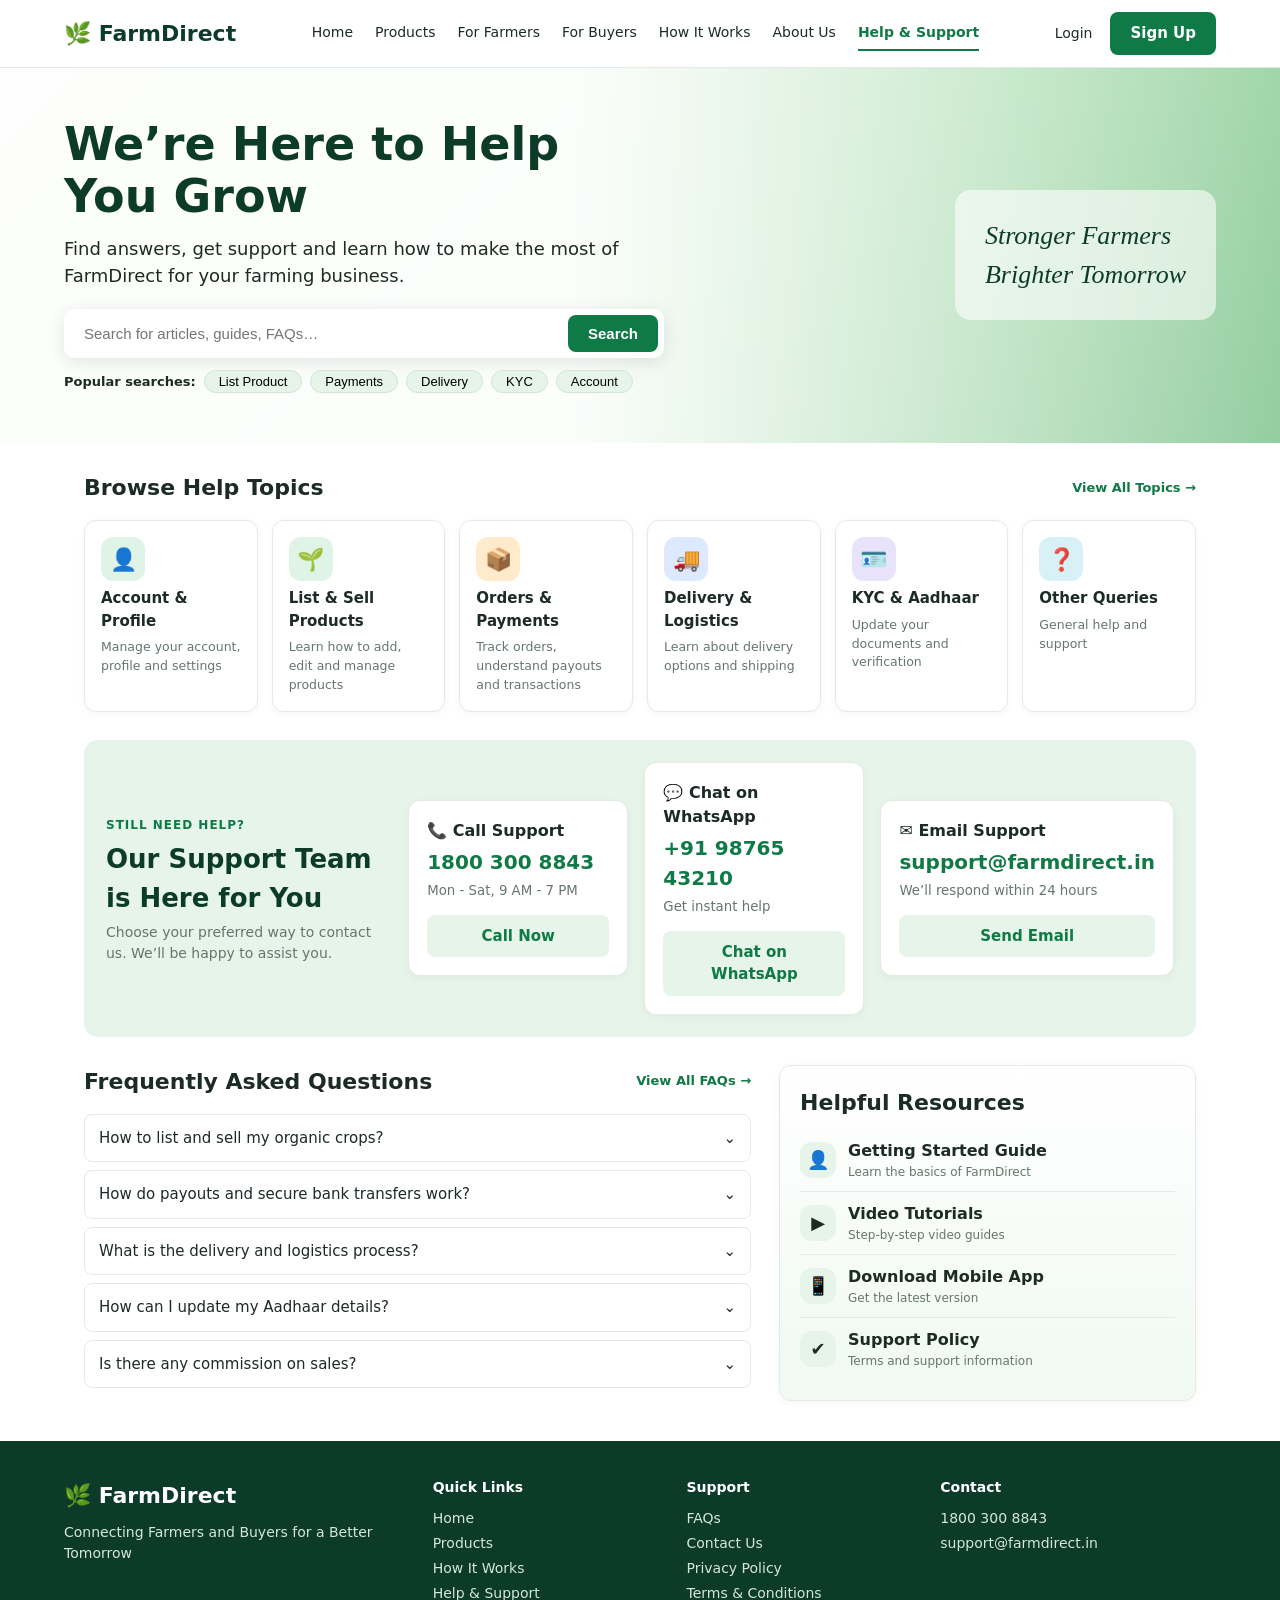
==== frontend/index.html @ 34d2e87b "Adding home page css js & html file" ====
<!DOCTYPE html>
<html lang="en">
<head>
<meta charset="UTF-8">
<meta name="viewport" content="width=device-width, initial-scale=1">
<title>Help & Support | FarmDirect</title>
<link rel="stylesheet" href="../style/style.css">
</head>
<body>

<header class="nav">
  <a class="logo" href="#">🌿 FarmDirect</a>
  <button class="menu-btn" id="menuBtn" aria-label="Toggle menu">☰</button>
  <nav id="navLinks">
    <a href="../frontend/home.html">Home</a><a href="../frontend/products.html">Products</a><a href="../frontend/farmers.html">For Farmers</a>
    <a href="../frontend/buyers.html">For Buyers</a><a href="../frontend/how-it-works.html">How It Works</a><a href="../frontend/about-us.html">About Us</a>
    <a href="#" class="active">Help &amp; Support</a>
  </nav>
  <div class="auth"><a href="#">Login</a><a href="#" class="btn">Sign Up</a></div>
</header>

<section class="hero">
  <div class="hero-text">
    <h1>We’re Here to Help You Grow</h1>
    <p>Find answers, get support and learn how to make the most of FarmDirect for your farming business.</p>
    <form class="search" id="searchForm">
      <input id="searchInput" type="text" placeholder="Search for articles, guides, FAQs…" aria-label="Search help">
      <button class="btn" type="submit">Search</button>
    </form>
    <div class="chips">
      <span>Popular searches:</span>
      <button>List Product</button><button>Payments</button><button>Delivery</button><button>KYC</button><button>Account</button>
    </div>
  </div>
  <div class="tagline">Stronger Farmers<br>Brighter Tomorrow</div>
</section>

<main>
  <section class="wrap">
    <div class="row"><h2>Browse Help Topics</h2><a href="#" class="link">View All Topics →</a></div>
    <div class="topics">
      <a href="#" class="card topic"><i style="background:#dff3e6">👤</i><b>Account &amp; Profile</b><small>Manage your account, profile and settings</small></a>
      <a href="#" class="card topic"><i style="background:#dff3e6">🌱</i><b>List &amp; Sell Products</b><small>Learn how to add, edit and manage products</small></a>
      <a href="#" class="card topic"><i style="background:#ffeacc">📦</i><b>Orders &amp; Payments</b><small>Track orders, understand payouts and transactions</small></a>
      <a href="#" class="card topic"><i style="background:#dce9ff">🚚</i><b>Delivery &amp; Logistics</b><small>Learn about delivery options and shipping</small></a>
      <a href="#" class="card topic"><i style="background:#e8e2fb">🪪</i><b>KYC &amp; Aadhaar</b><small>Update your documents and verification</small></a>
      <a href="#" class="card topic"><i style="background:#d8f1f6">❓</i><b>Other Queries</b><small>General help and support</small></a>
    </div>
  </section>

  <section class="wrap">
    <div class="support">
      <div class="support-text">
        <small>STILL NEED HELP?</small>
        <h2>Our Support Team is Here for You</h2>
        <p>Choose your preferred way to contact us. We’ll be happy to assist you.</p>
      </div>
      <div class="contact card">
        <b>📞 Call Support</b><strong>1800 300 8843</strong><small>Mon - Sat, 9 AM - 7 PM</small>
        <a class="btn light" href="tel:18003008843">Call Now</a>
      </div>
      <div class="contact card">
        <b>💬 Chat on WhatsApp</b><strong>+91 98765 43210</strong><small>Get instant help</small>
        <a class="btn light" href="https://wa.me/919876543210" target="_blank" rel="noopener">Chat on WhatsApp</a>
      </div>
      <div class="contact card">
        <b>✉️ Email Support</b><strong>support@farmdirect.in</strong><small>We’ll respond within 24 hours</small>
        <a class="btn light" href="mailto:support@farmdirect.in">Send Email</a>
      </div>
    </div>
  </section>

  <section class="wrap two-col">
    <div>
      <div class="row"><h2>Frequently Asked Questions</h2><a href="#" class="link">View All FAQs →</a></div>
      <div class="faqs" id="faqs">
        <details><summary>How to list and sell my organic crops?</summary><p>Go to List &amp; Sell Products, tap “Add product”, fill in crop details, price and photos, then submit for review.</p></details>
        <details><summary>How do payouts and secure bank transfers work?</summary><p>Payouts are sent to your verified bank account after the buyer confirms delivery.</p></details>
        <details><summary>What is the delivery and logistics process?</summary><p>Choose pickup or partner delivery when a order comes in. You’ll see tracking updates in Orders.</p></details>
        <details><summary>How can I update my Aadhaar details?</summary><p>Open KYC &amp; Aadhaar in your profile, upload the new document and wait for verification.</p></details>
        <details><summary>Is there any commission on sales?</summary><p>Commission details are listed in the Terms &amp; Conditions page under Fees.</p></details>
      </div>
      <p id="noResult" hidden>No matching questions. Try another keyword.</p>
    </div>
    <aside class="resources card">
      <h2>Helpful Resources</h2>
      <a href="#"><i>👤</i><span><b>Getting Started Guide</b><small>Learn the basics of FarmDirect</small></span></a>
      <a href="#"><i>▶️</i><span><b>Video Tutorials</b><small>Step-by-step video guides</small></span></a>
      <a href="#"><i>📱</i><span><b>Download Mobile App</b><small>Get the latest version</small></span></a>
      <a href="#"><i>✔️</i><span><b>Support Policy</b><small>Terms and support information</small></span></a>
    </aside>
  </section>
</main>

<footer>
  <div class="foot">
    <div><a class="logo" href="#">🌿 FarmDirect</a><p>Connecting Farmers and Buyers for a Better Tomorrow</p></div>
    <div><b>Quick Links</b><a href="#">Home</a><a href="#">Products</a><a href="#">How It Works</a><a href="#">Help &amp; Support</a></div>
    <div><b>Support</b><a href="#">FAQs</a><a href="#">Contact Us</a><a href="#">Privacy Policy</a><a href="#">Terms &amp; Conditions</a></div>
    <div><b>Contact</b><a href="tel:18003008843">1800 300 8843</a><a href="mailto:support@farmdirect.in">support@farmdirect.in</a></div>
  </div>
</footer>

<script src="../script/script.js"></script>
</body>
</html>
---- style/style.css ----
:root{--green:#0f7a45;--dark:#0d3b2a;--mint:#e6f4ea;--text:#1c2b24;--muted:#66766d;--line:#e3ebe6}
*{box-sizing:border-box;margin:0}
body{font-family:'Segoe UI',system-ui,-apple-system,sans-serif;color:var(--text);background:#fff;line-height:1.5}
a{color:inherit;text-decoration:none}
.btn{background:var(--green);color:#fff;padding:10px 20px;border:0;border-radius:8px;font-weight:600;cursor:pointer;display:inline-block;font-size:15px}
.btn.light{background:var(--mint);color:var(--green);text-align:center;width:100%}
:focus-visible{outline:3px solid #7bd3a3;outline-offset:2px}

/* nav */
.nav{display:flex;align-items:center;gap:24px;padding:12px 5%;background:#fff;position:sticky;top:0;z-index:10;border-bottom:1px solid var(--line)}
.logo{font-weight:700;font-size:22px;color:var(--dark)}
.nav nav{display:flex;gap:22px;margin:0 auto;font-size:14px}
.nav nav a{padding:6px 0}
.nav nav a.active{color:var(--green);border-bottom:2px solid var(--green);font-weight:600}
.auth{display:flex;align-items:center;gap:18px;font-size:14px}
.menu-btn{display:none;background:none;border:0;font-size:24px;margin-left:auto;cursor:pointer}

/* hero */
.hero{min-height:270px;padding:50px 5%;display:flex;justify-content:space-between;align-items:center;
  background:linear-gradient(90deg,rgba(255,255,255,.96) 45%,rgba(200,235,205,.5)),linear-gradient(135deg,#c9e8c3,#8fcf94 60%,#5fae72)}
.hero-text{max-width:600px}
.hero h1{font-size:clamp(30px,5vw,46px);line-height:1.15;color:var(--dark)}
.hero p{margin:12px 0 20px;font-size:18px}
.search{display:flex;background:#fff;border-radius:10px;padding:6px;box-shadow:0 4px 18px rgba(0,0,0,.1);max-width:600px}
.search input{flex:1;border:0;padding:10px 14px;font-size:15px;outline:0;min-width:0;background:transparent}
.chips{display:flex;flex-wrap:wrap;gap:8px;align-items:center;margin-top:12px;font-size:13px;font-weight:600}
.chips button{background:var(--mint);border:1px solid #cfe6d6;border-radius:20px;padding:3px 14px;cursor:pointer;font-size:13px}
.chips button:hover{background:#d3ecdc}
.tagline{font-family:'Brush Script MT',cursive;font-style:italic;font-size:26px;padding:26px 30px;background:rgba(255,255,255,.6);border-radius:16px;color:var(--dark)}

/* layout */
.wrap{padding:28px 5% 0;max-width:1240px;margin:auto}
.row{display:flex;justify-content:space-between;align-items:center;margin-bottom:16px}
h2{font-size:22px}
.link{color:var(--green);font-size:13px;font-weight:600}
.card{background:#fff;border:1px solid var(--line);border-radius:12px;box-shadow:0 2px 8px rgba(0,0,0,.04)}

/* topics */
.topics{display:grid;grid-template-columns:repeat(6,1fr);gap:14px}
.topic{padding:16px;display:flex;flex-direction:column;gap:6px;transition:transform .2s,box-shadow .2s}
.topic:hover{transform:translateY(-3px);box-shadow:0 8px 20px rgba(0,0,0,.08)}
.topic i,.resources i{width:44px;height:44px;border-radius:12px;display:grid;place-items:center;font-style:normal;font-size:22px}
.topic b{font-size:15px}
.topic small{color:var(--muted);font-size:12.5px}

/* support */
.support{display:grid;grid-template-columns:1.3fr 1fr 1fr 1fr;gap:16px;align-items:center;background:var(--mint);border-radius:14px;padding:22px}
.support-text small{color:var(--green);font-weight:700;letter-spacing:1px;font-size:12px}
.support-text h2{font-size:26px;color:var(--dark);margin:4px 0}
.support-text p{color:var(--muted);font-size:14px}
.contact{padding:18px;display:flex;flex-direction:column;gap:4px}
.contact strong{font-size:20px;color:var(--green)}
.contact small{color:var(--muted);margin-bottom:10px}

/* faq + resources */
.two-col{display:grid;grid-template-columns:1.6fr 1fr;gap:28px;padding-bottom:40px}
.faqs details{border:1px solid var(--line);border-radius:8px;margin-bottom:8px;padding:0 14px}
.faqs summary{cursor:pointer;padding:12px 0;font-size:15px;list-style:none;display:flex;justify-content:space-between}
.faqs summary::after{content:"⌄";transition:transform .2s}
.faqs details[open] summary::after{transform:rotate(180deg)}
.faqs details p{padding:0 0 14px;color:var(--muted);font-size:14px}
mark{background:#ffe38a}
#noResult{color:var(--muted);padding:10px 0}
.resources{padding:20px;background:linear-gradient(180deg,#fff,#f0f9f2)}
.resources h2{margin-bottom:10px}
.resources a{display:flex;gap:12px;align-items:center;padding:10px 0;border-bottom:1px solid var(--line)}
.resources a:last-child{border:0}
.resources i{width:36px;height:36px;background:var(--mint);font-size:18px}
.resources small{display:block;color:var(--muted);font-size:12px}

/* footer */
footer{background:var(--dark);color:#d5e6dc;padding:36px 5%}
.foot{display:grid;grid-template-columns:1.5fr 1fr 1fr 1.2fr;gap:24px;max-width:1240px;margin:auto;font-size:14px}
.foot .logo{color:#fff;display:block;margin-bottom:8px}
.foot b{color:#fff;display:block;margin-bottom:8px}
.foot a{display:block;padding:2px 0}
.foot a:hover{color:#fff}

/* responsive */
@media(max-width:1000px){
  .topics{grid-template-columns:repeat(3,1fr)}
  .support{grid-template-columns:1fr 1fr}
  .support-text{grid-column:1/-1}
  .two-col{grid-template-columns:1fr}
  .tagline{display:none}
}
@media(max-width:800px){
  .menu-btn{display:block}
  .nav{flex-wrap:wrap}
  .nav nav{display:none;order:5;width:100%;flex-direction:column;gap:4px;margin:0}
  .nav nav.open{display:flex}
  .auth{margin-left:0}
}
@media(max-width:560px){
  .topics{grid-template-columns:repeat(2,1fr)}
  .support{grid-template-columns:1fr}
  .foot{grid-template-columns:1fr 1fr}
  .hero{padding:36px 5%}
}
@media(prefers-reduced-motion:reduce){*{transition:none!important}}
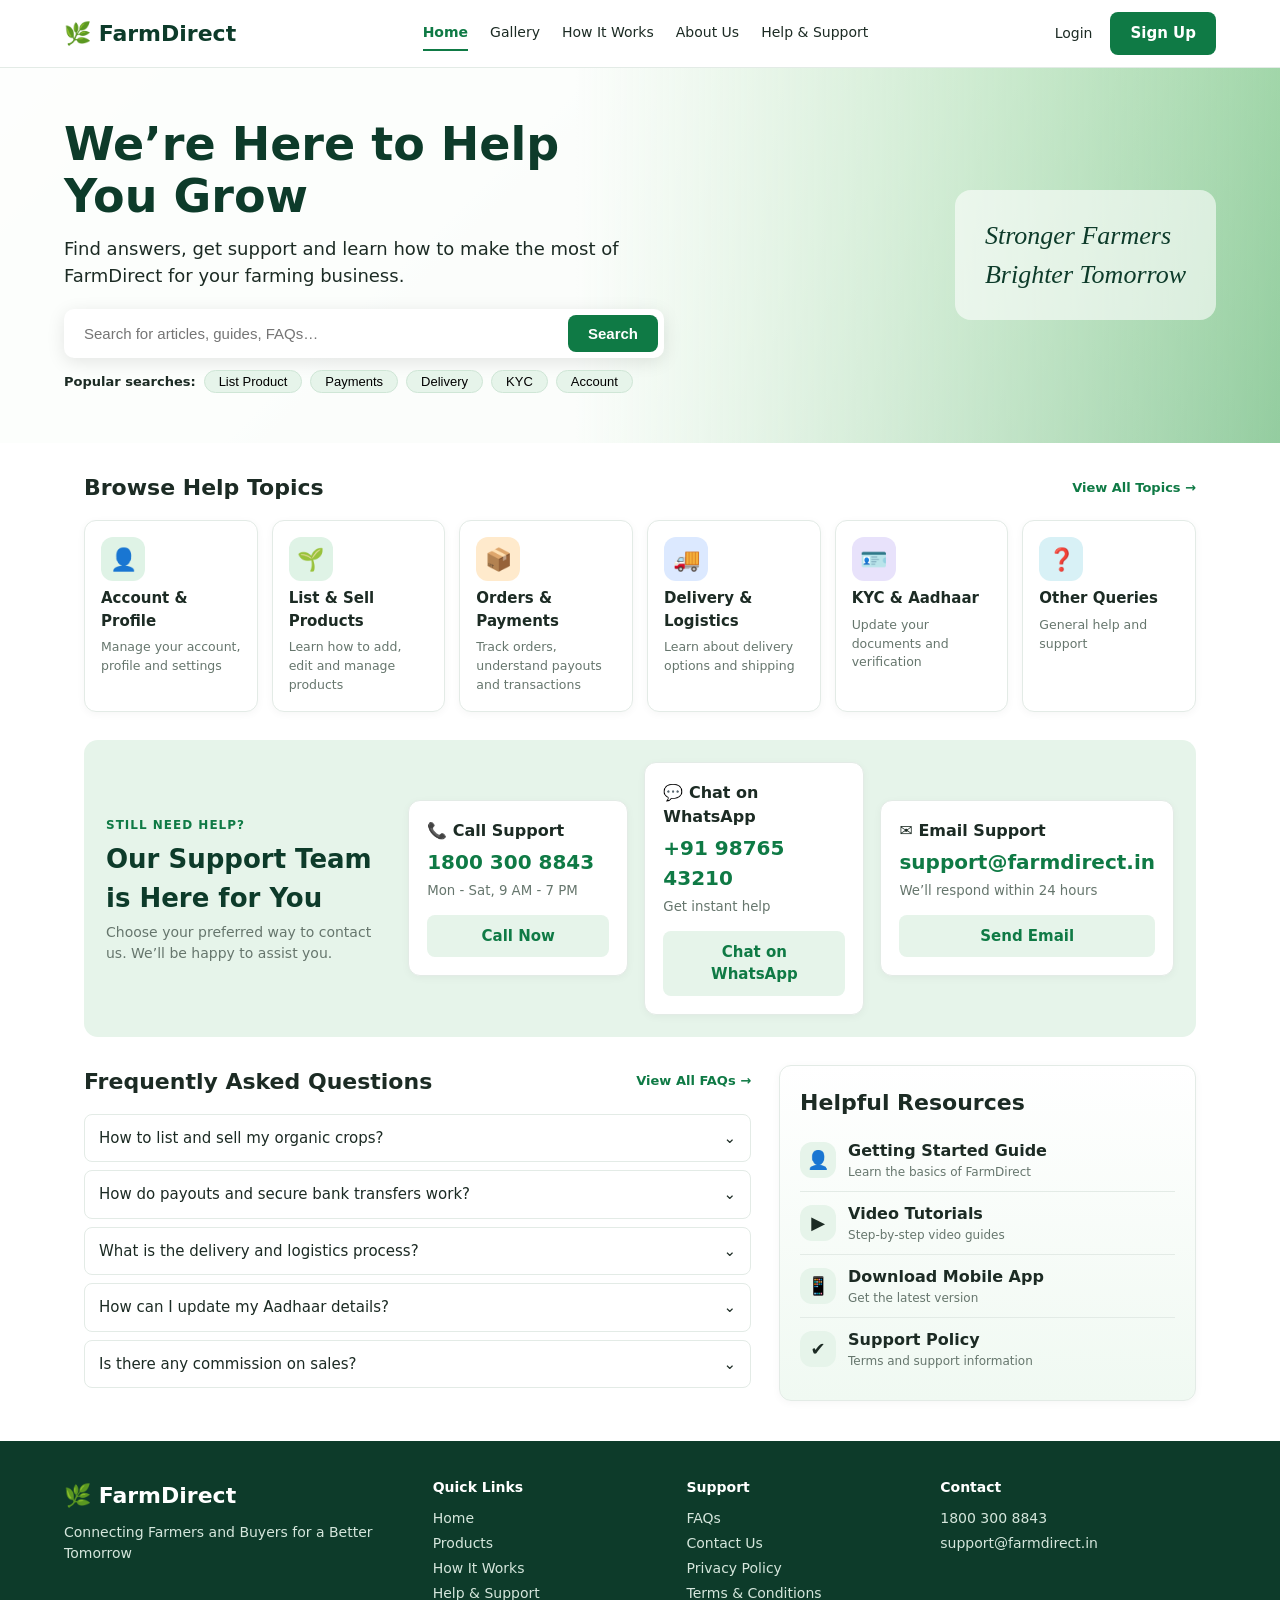
==== commit 00cd25ac: "Adding about page css js & html file and deleting other sections" ====
--- a/frontend/index.html
+++ b/frontend/index.html
@@ -11,10 +11,12 @@
 <header class="nav">
   <a class="logo" href="#">🌿 FarmDirect</a>
   <button class="menu-btn" id="menuBtn" aria-label="Toggle menu">☰</button>
-  <nav id="navLinks">
-    <a href="../frontend/home.html">Home</a><a href="../frontend/products.html">Products</a><a href="../frontend/farmers.html">For Farmers</a>
-    <a href="../frontend/buyers.html">For Buyers</a><a href="../frontend/how-it-works.html">How It Works</a><a href="../frontend/about-us.html">About Us</a>
-    <a href="#" class="active">Help &amp; Support</a>
+   <nav id="navLinks">
+    <a href="../frontend/home.html" class="active">Home</a>
+    <a href="../frontend/gallery.html">Gallery</a>
+    <a href="../frontend/how-it-works.html">How It Works</a>
+    <a href="../frontend/about-us.html">About Us</a>
+    <a href="../frontend/index.html">Help &amp; Support</a>
   </nav>
   <div class="auth"><a href="#">Login</a><a href="#" class="btn">Sign Up</a></div>
 </header>
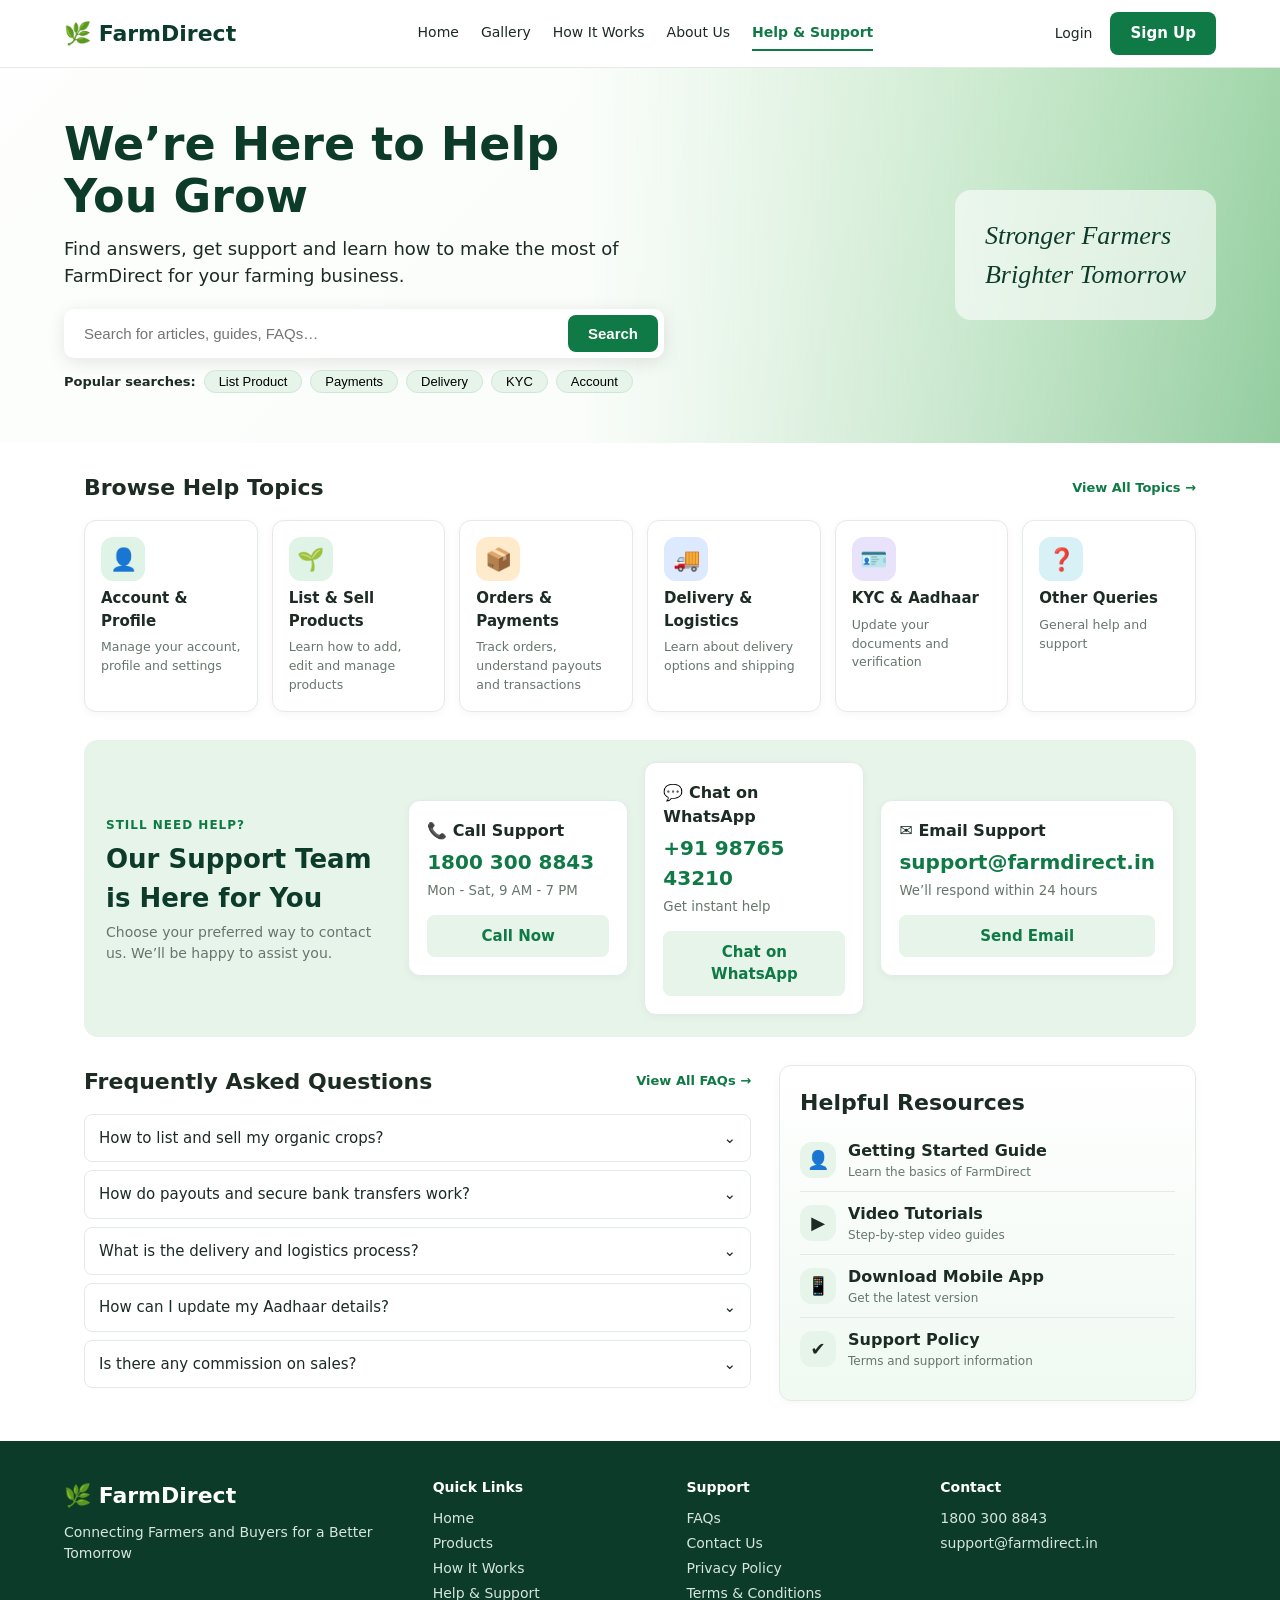
==== commit 643d69e0: "linking files" ====
--- a/frontend/index.html
+++ b/frontend/index.html
@@ -11,12 +11,12 @@
 <header class="nav">
   <a class="logo" href="#">🌿 FarmDirect</a>
   <button class="menu-btn" id="menuBtn" aria-label="Toggle menu">☰</button>
-   <nav id="navLinks">
-    <a href="../frontend/home.html" class="active">Home</a>
+  <nav id="navLinks">
+    <a href="../frontend/home.html">Home</a>
     <a href="../frontend/gallery.html">Gallery</a>
     <a href="../frontend/how-it-works.html">How It Works</a>
     <a href="../frontend/about-us.html">About Us</a>
-    <a href="../frontend/index.html">Help &amp; Support</a>
+    <a href="../frontend/help.html" class="active">Help &amp; Support</a>
   </nav>
   <div class="auth"><a href="#">Login</a><a href="#" class="btn">Sign Up</a></div>
 </header>
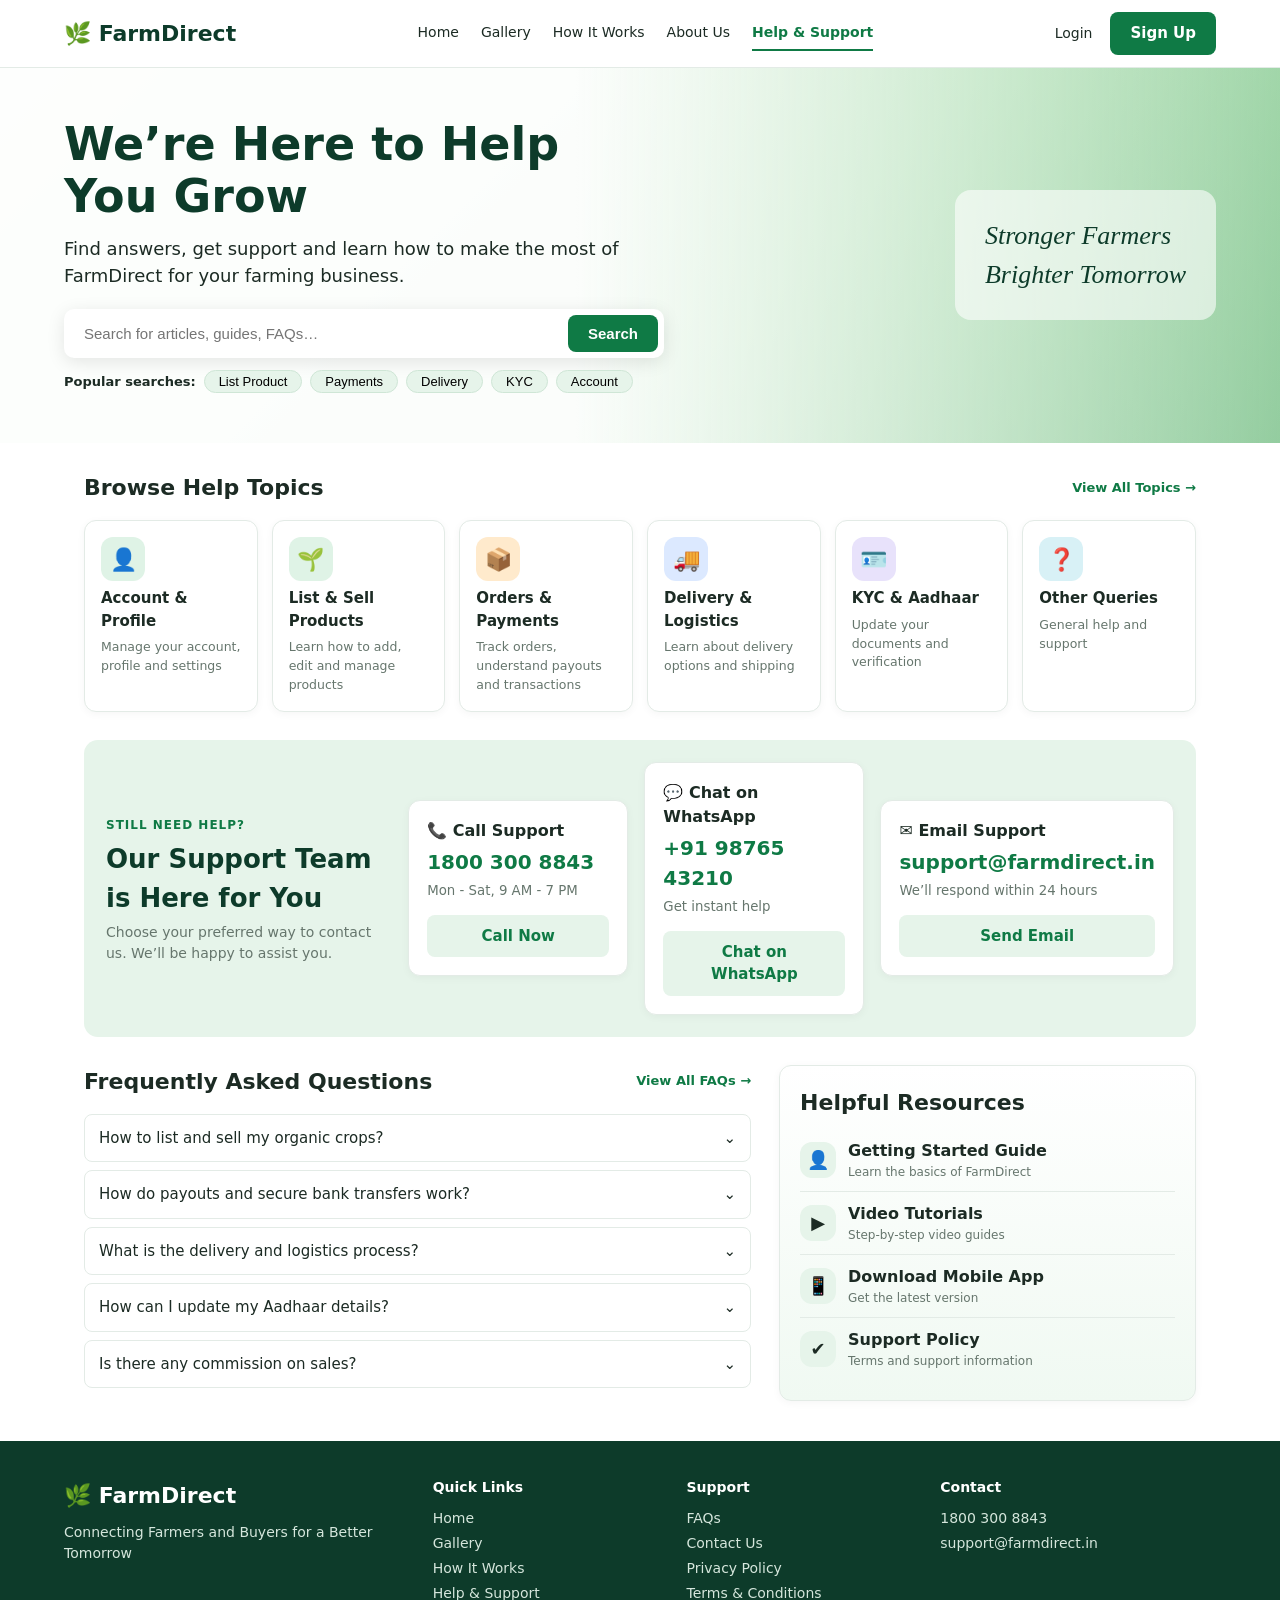
==== commit f271d34f: "Fixed Footer Links" ====
--- a/frontend/index.html
+++ b/frontend/index.html
@@ -96,9 +96,9 @@
 
 <footer>
   <div class="foot">
-    <div><a class="logo" href="#">🌿 FarmDirect</a><p>Connecting Farmers and Buyers for a Better Tomorrow</p></div>
-    <div><b>Quick Links</b><a href="#">Home</a><a href="#">Products</a><a href="#">How It Works</a><a href="#">Help &amp; Support</a></div>
-    <div><b>Support</b><a href="#">FAQs</a><a href="#">Contact Us</a><a href="#">Privacy Policy</a><a href="#">Terms &amp; Conditions</a></div>
+    <div><a class="logo" href="home.html">🌿 FarmDirect</a><p>Connecting Farmers and Buyers for a Better Tomorrow</p></div>
+    <div><b>Quick Links</b><a href="home.html">Home</a><a href="gallery.html">Gallery</a><a href="how-it-works.html">How It Works</a><a href="index.html">Help &amp; Support</a></div>
+    <div><b>Support</b><a href="index.html">FAQs</a><a href="mailto:support@farmdirect.in">Contact Us</a><a href="#">Privacy Policy</a><a href="#">Terms &amp; Conditions</a></div>
     <div><b>Contact</b><a href="tel:18003008843">1800 300 8843</a><a href="mailto:support@farmdirect.in">support@farmdirect.in</a></div>
   </div>
 </footer>
